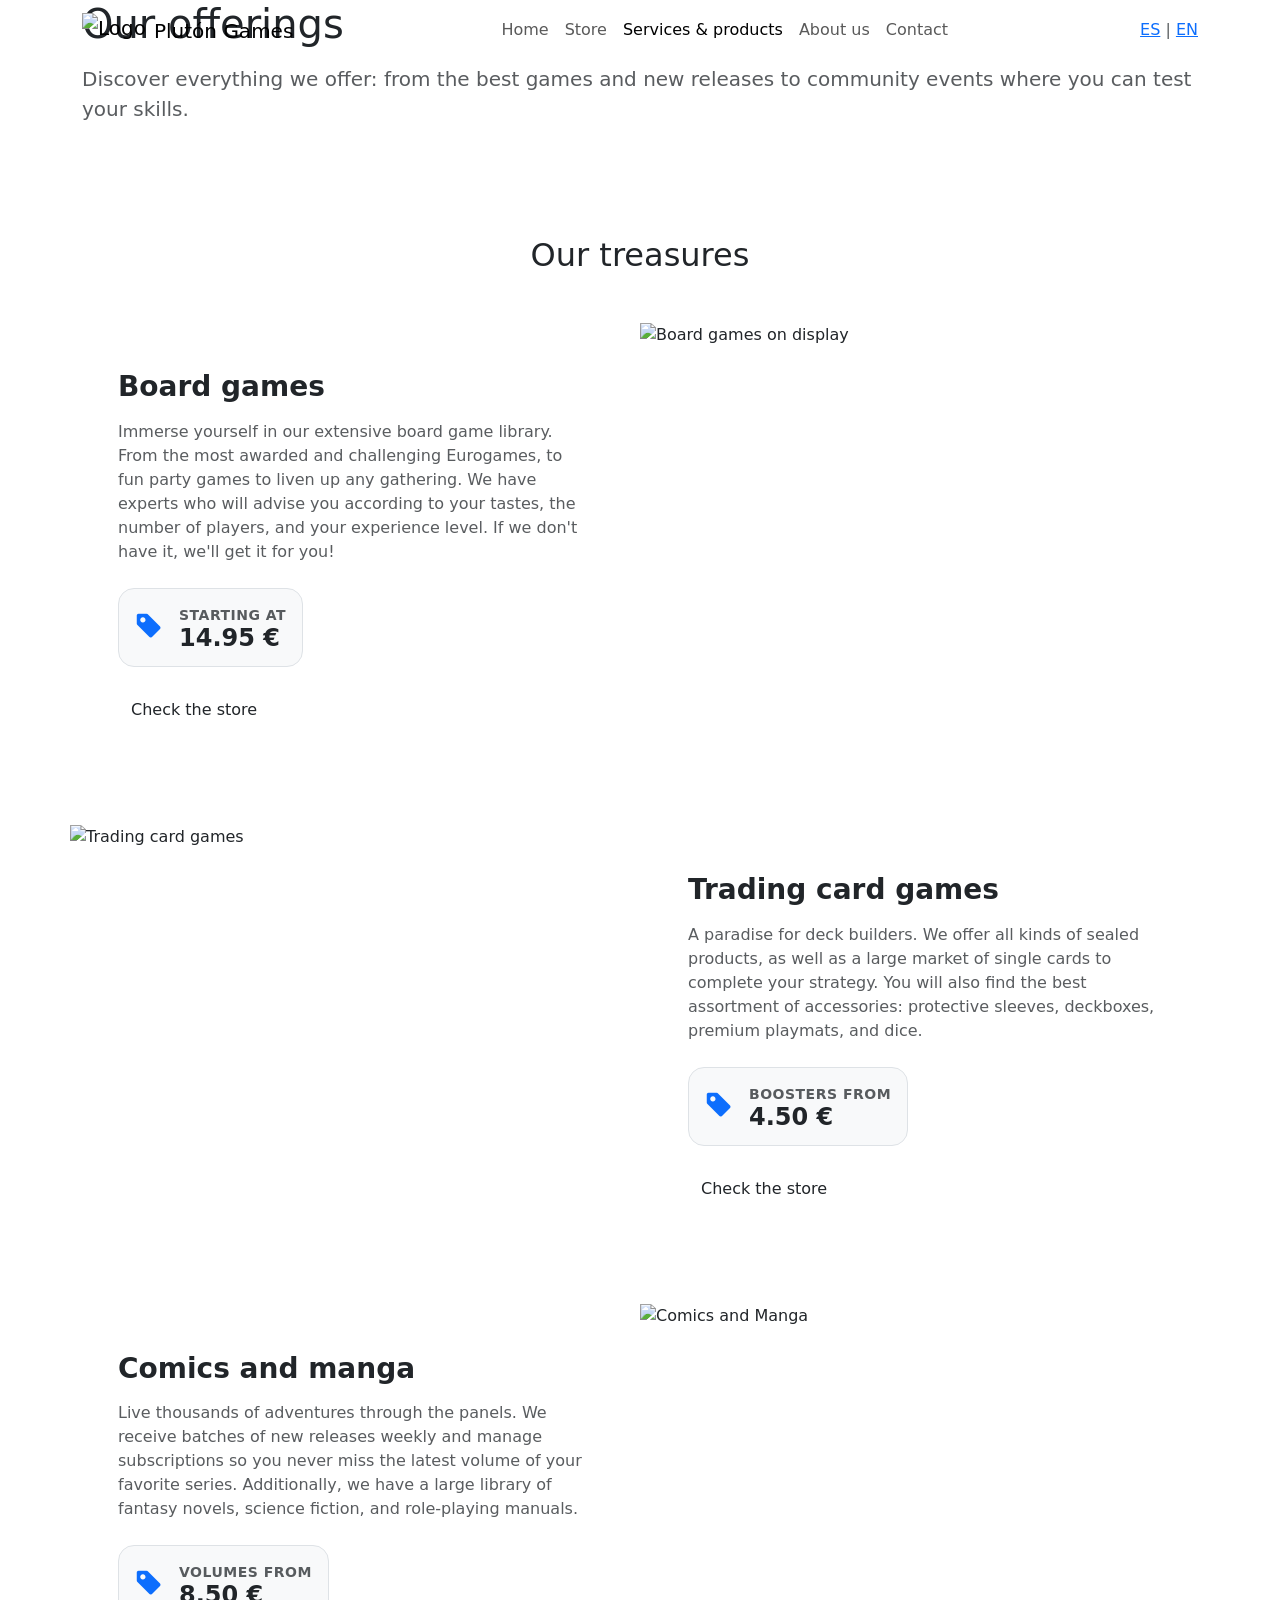
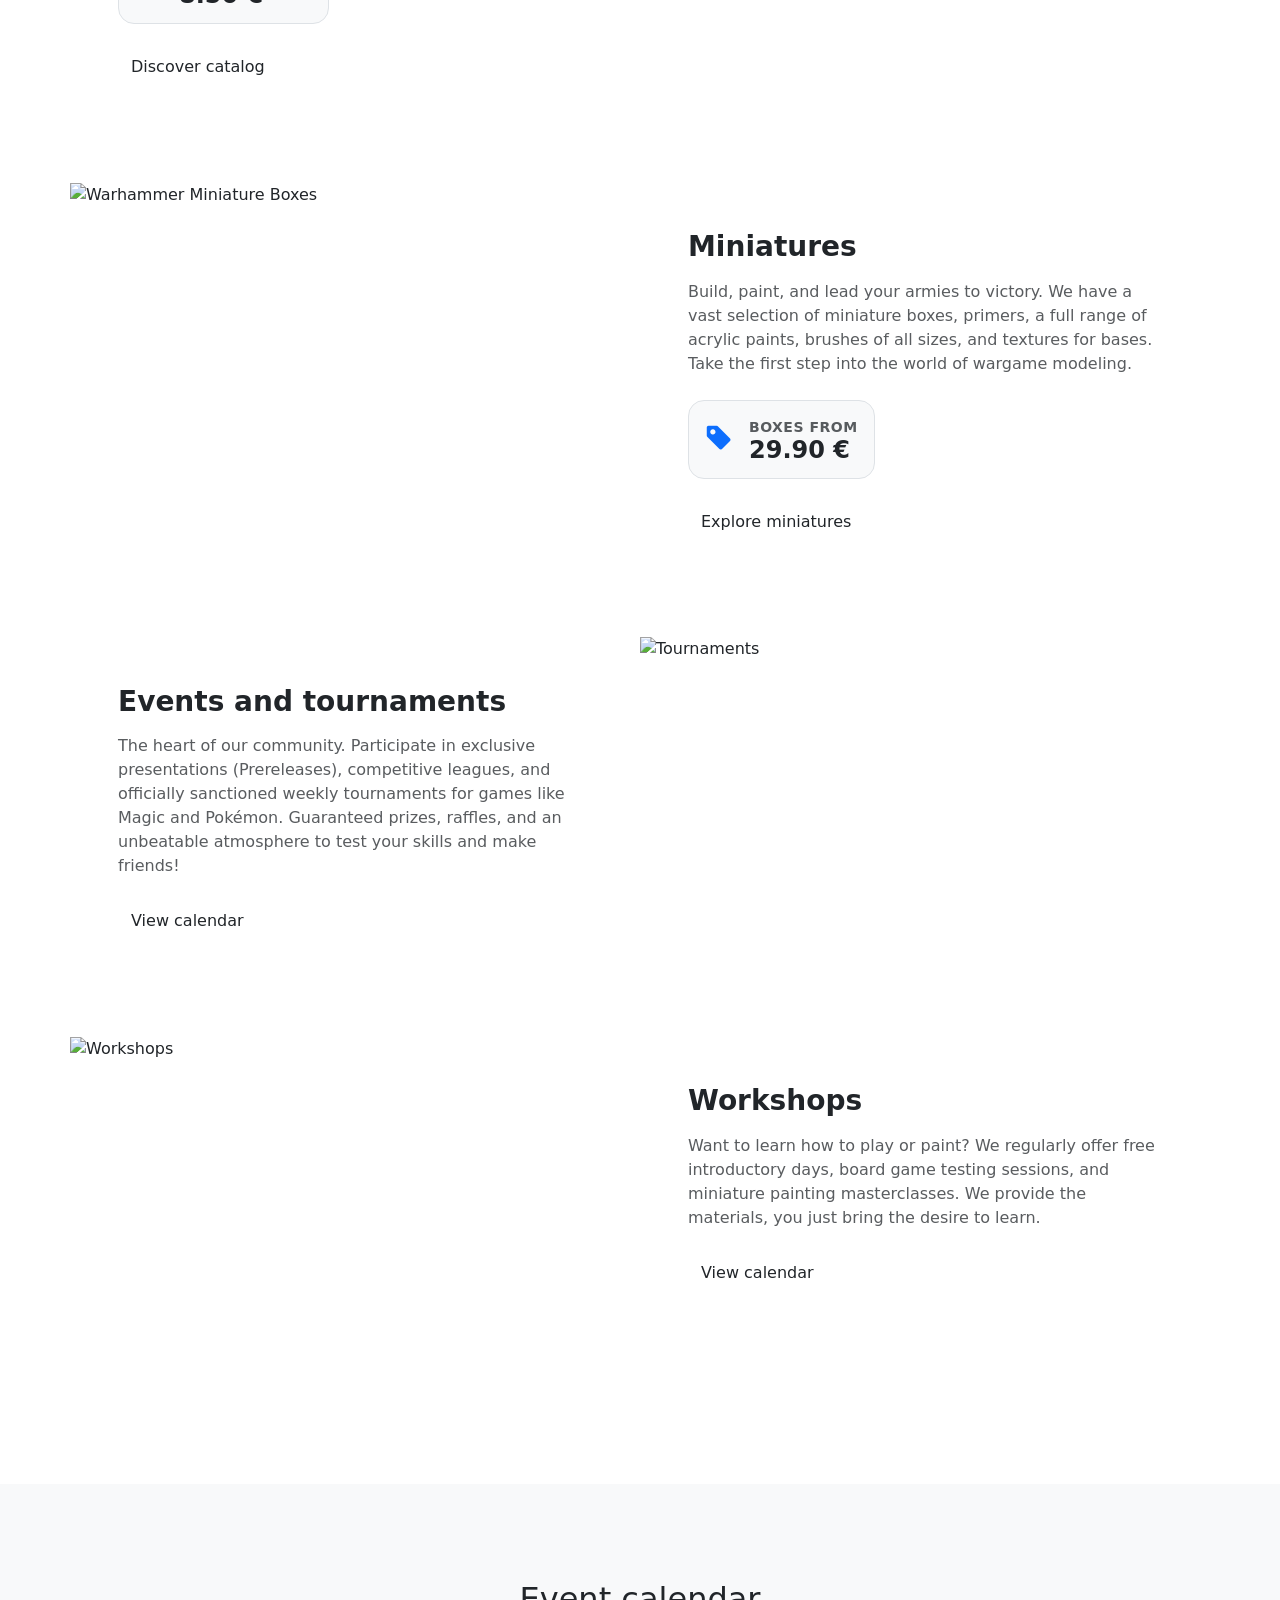
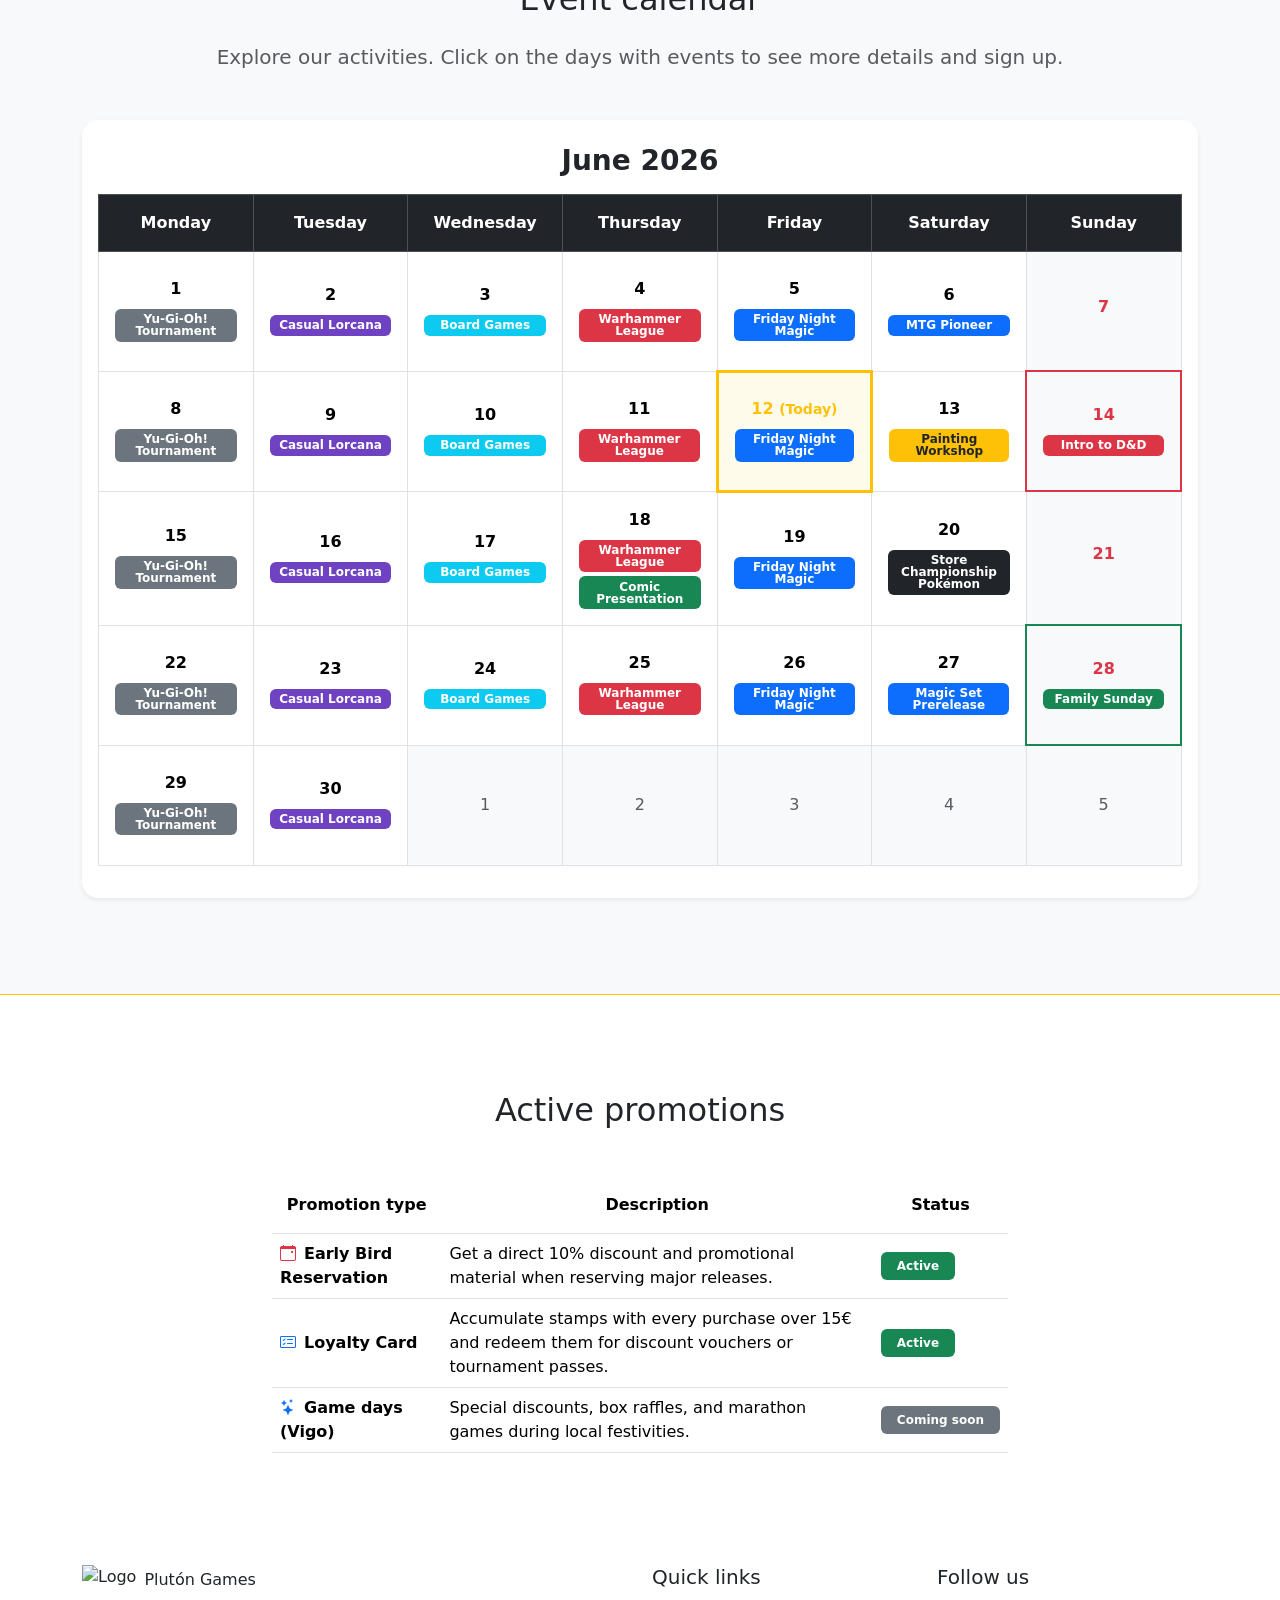
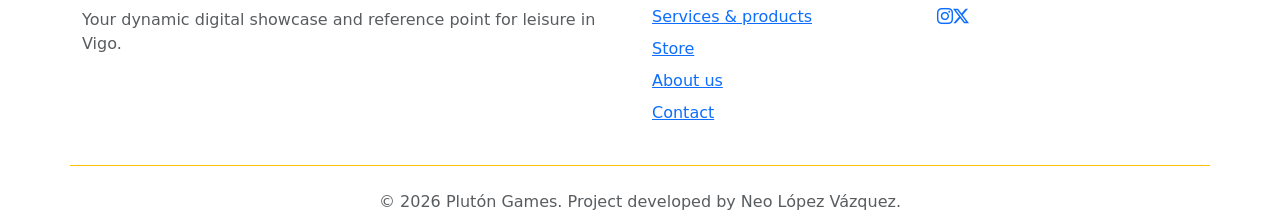
==== en_services.html @ af61b1ee "Add files via upload" ====
<!DOCTYPE html>
<html lang="en">

<head>
    <meta charset="UTF-8">
    <meta name="viewport" content="width=device-width, initial-scale=1.0">
    <title>Services and Products - Plutón Games</title>
    <meta name="description" content="Catalog of board games, TCG, comics, and events organized by Plutón Games.">
    <link href="https://cdn.jsdelivr.net/npm/bootstrap@5.3.3/dist/css/bootstrap.min.css" rel="stylesheet">
    <link rel="stylesheet" href="https://cdn.jsdelivr.net/npm/bootstrap-icons@1.11.3/font/bootstrap-icons.min.css">
    <link href="https://fonts.googleapis.com/css2?family=Inter:wght@400;500;600;700;800&display=swap" rel="stylesheet">
    <link rel="stylesheet" href="css/style.css">
</head>

<body class="d-flex flex-column min-vh-100">

    <nav class="navbar navbar-expand-lg fixed-top">
        <div class="container">
            <a class="navbar-brand" href="en_index.html">
                <img src="assets/pluton_games_icon.png" alt="Logo" height="28" class="me-2 align-text-bottom">Plutón <span>Games</span>
            </a>
            <button class="navbar-toggler" type="button" data-bs-toggle="collapse" data-bs-target="#navbarNav"
                aria-controls="navbarNav" aria-expanded="false" aria-label="Toggle navigation">
                <span class="navbar-toggler-icon"></span>
            </button>
            <div class="collapse navbar-collapse" id="navbarNav">
                <ul class="navbar-nav mx-auto">
                    <li class="nav-item">
                        <a class="nav-link" href="en_index.html">Home</a>
                    </li>
                    <li class="nav-item">
                        <a class="nav-link" href="en_store.html">Store</a>
                    </li>
                    <li class="nav-item">
                        <a class="nav-link active" aria-current="page" href="en_services.html">Services & products</a>
                    </li>
                    <li class="nav-item">
                        <a class="nav-link" href="en_about.html">About us</a>
                    </li>
                    <li class="nav-item">
                        <a class="nav-link" href="en_contact.html">Contact</a>
                    </li>
                </ul>
                <div class="lang-switch">
                    <a href="servicios.html">ES</a>
                    <span class="text-muted">|</span>
                    <a href="en_services.html" class="active">EN</a>
                </div>
            </div>
        </div>
    </nav>

    <header class="page-header animate-on-scroll">
        <div class="container">
            <h1 class="hero-title mb-3">Our<span> offerings</span></h1>
            <p class="lead text-muted">Discover everything we offer: from the best games and new releases to community events where you can test your skills.</p>
        </div>
    </header>

    <!-- Catálogo Section -->
    <section class="py-5">
        <div class="container py-5">
            <div class="text-center mb-5 animate-on-scroll">
                <h2 class="section-title">Our treasures</h2>
            </div>

            <!-- Board Games -->
            <div class="row align-items-stretch mb-5 category-row animate-on-scroll delay-100">
                <div class="col-md-6 p-5 d-flex flex-column justify-content-center">
                    <h3 class="h3 mb-3 fw-bold">Board games</h3>
                    <p class="text-muted text-justify mb-4">Immerse yourself in our extensive board game library. From the most awarded and challenging Eurogames, to fun party games to liven up any gathering. We have experts who will advise you according to your tastes, the number of players, and your experience level. If we don't have it, we'll get it for you!</p>
                    <div class="d-flex align-items-center mb-4 p-3 bg-light rounded-4 border" style="width: fit-content;">
                        <i class="bi bi-tag-fill text-primary fs-3 me-3"></i>
                        <div>
                            <span class="d-block text-muted small fw-bold text-uppercase" style="letter-spacing: 0.5px;">Starting at</span>
                            <span class="d-block fs-4 fw-bold" style="color: var(--accent-color); line-height: 1;">14.95 €</span>
                        </div>
                    </div>
                    <div><a href="en_store.html" class="btn btn-custom">Check the store</a></div>
                </div>
                <div class="col-md-6 p-0">
                    <div class="category-img-wrapper img-fade-left">
                        <img src="assets/board_game_category.png" alt="Board games on display">
                    </div>
                </div>
            </div>

            <!-- TCG -->
            <div class="row align-items-stretch mb-5 flex-row-reverse category-row animate-on-scroll delay-200">
                <div class="col-md-6 p-5 d-flex flex-column justify-content-center">
                    <h3 class="h3 mb-3 fw-bold">Trading card games</h3>
                    <p class="text-muted text-justify mb-4">A paradise for deck builders. We offer all kinds of sealed products, as well as a large market of single cards to complete your strategy. You will also find the best assortment of accessories: protective sleeves, deckboxes, premium playmats, and dice.</p>
                    <div class="d-flex align-items-center mb-4 p-3 bg-light rounded-4 border" style="width: fit-content;">
                        <i class="bi bi-tag-fill text-primary fs-3 me-3"></i>
                        <div>
                            <span class="d-block text-muted small fw-bold text-uppercase" style="letter-spacing: 0.5px;">Boosters from</span>
                            <span class="d-block fs-4 fw-bold" style="color: var(--accent-color); line-height: 1;">4.50 €</span>
                        </div>
                    </div>
                    <div><a href="en_store.html" class="btn btn-custom">Check the store</a></div>
                </div>
                <div class="col-md-6 p-0">
                    <div class="category-img-wrapper img-fade-right">
                        <img src="assets/tcg_category.png" alt="Trading card games">
                    </div>
                </div>
            </div>

            <!-- Comics y Manga -->
            <div class="row align-items-stretch mb-5 category-row animate-on-scroll delay-300">
                <div class="col-md-6 p-5 d-flex flex-column justify-content-center">
                    <h3 class="h3 mb-3 fw-bold">Comics and manga</h3>
                    <p class="text-muted text-justify mb-4">Live thousands of adventures through the panels. We receive batches of new releases weekly and manage subscriptions so you never miss the latest volume of your favorite series. Additionally, we have a large library of fantasy novels, science fiction, and role-playing manuals.</p>
                    <div class="d-flex align-items-center mb-4 p-3 bg-light rounded-4 border" style="width: fit-content;">
                        <i class="bi bi-tag-fill text-primary fs-3 me-3"></i>
                        <div>
                            <span class="d-block text-muted small fw-bold text-uppercase" style="letter-spacing: 0.5px;">Volumes from</span>
                            <span class="d-block fs-4 fw-bold" style="color: var(--accent-color); line-height: 1;">8.50 €</span>
                        </div>
                    </div>
                    <div><a href="en_store.html" class="btn btn-custom">Discover catalog</a></div>
                </div>
                <div class="col-md-6 p-0">
                    <div class="category-img-wrapper img-fade-left">
                        <img src="assets/comic_category.png" alt="Comics and Manga">
                    </div>
                </div>
            </div>

            <!-- Miniatures -->
            <div class="row align-items-stretch mb-5 category-row flex-row-reverse animate-on-scroll delay-400">
                <div class="col-md-6 p-5 d-flex flex-column justify-content-center">
                    <h3 class="h3 mb-3 fw-bold">Miniatures</h3>
                    <p class="text-muted text-justify mb-4">Build, paint, and lead your armies to victory. We have a vast selection of miniature boxes, primers, a full range of acrylic paints, brushes of all sizes, and textures for bases. Take the first step into the world of wargame modeling.</p>
                    <div class="d-flex align-items-center mb-4 p-3 bg-light rounded-4 border" style="width: fit-content;">
                        <i class="bi bi-tag-fill text-primary fs-3 me-3"></i>
                        <div>
                            <span class="d-block text-muted small fw-bold text-uppercase" style="letter-spacing: 0.5px;">Boxes from</span>
                            <span class="d-block fs-4 fw-bold" style="color: var(--accent-color); line-height: 1;">29.90 €</span>
                        </div>
                    </div>
                    <div><a href="en_store.html" class="btn btn-custom">Explore miniatures</a></div>
                </div>
                <div class="col-md-6 p-0">
                    <div class="category-img-wrapper img-fade-right">
                        <img src="assets/warhammer_boxes.png" alt="Warhammer Miniature Boxes">
                    </div>
                </div>
            </div>

            <!-- Events and Tournaments -->
            <div class="row align-items-stretch mb-5 category-row animate-on-scroll delay-500">
                <div class="col-md-6 p-5 d-flex flex-column justify-content-center">
                    <h3 class="h3 mb-3 fw-bold">Events and tournaments</h3>
                    <p class="text-muted text-justify mb-4">The heart of our community. Participate in exclusive presentations (Prereleases), competitive leagues, and officially sanctioned weekly tournaments for games like Magic and Pokémon. Guaranteed prizes, raffles, and an unbeatable atmosphere to test your skills and make friends!</p>
                    <div><a href="#calendario" class="btn btn-custom">View calendar</a></div>
                </div>
                <div class="col-md-6 p-0">
                    <div class="category-img-wrapper img-fade-left">
                        <img src="assets/tournament_event_new.png" alt="Tournaments" style="object-position: center bottom;">
                    </div>
                </div>
            </div>

            <!-- Workshops -->
            <div class="row align-items-stretch mb-5 category-row flex-row-reverse animate-on-scroll delay-600">
                <div class="col-md-6 p-5 d-flex flex-column justify-content-center">
                    <h3 class="h3 mb-3 fw-bold">Workshops</h3>
                    <p class="text-muted text-justify mb-4">Want to learn how to play or paint? We regularly offer free introductory days, board game testing sessions, and miniature painting masterclasses. We provide the materials, you just bring the desire to learn.</p>
                    <div><a href="#calendario" class="btn btn-custom">View calendar</a></div>
                </div>
                <div class="col-md-6 p-0">
                    <div class="category-img-wrapper img-fade-right">
                        <img src="assets/taller_miniaturas_new.png" alt="Workshops" style="object-position: center top;">
                    </div>
                </div>
            </div>
            
        </div>
    </section>

    <!-- Event Calendar -->
    <section class="py-5 bg-light" id="calendario">
        <div class="container py-5 animate-on-scroll">
            <div class="text-center mb-5">
                <h2 class="section-title mb-4">Event calendar</h2>
                <p class="lead text-muted">Explore our activities. Click on the days with events to see more details and sign up.</p>
            </div>
            
            <div class="table-responsive shadow-sm bg-white rounded-4 p-3">
                <h3 class="text-center mb-3 mt-2 text-dark fw-bold">June 2026</h3>
                <table class="table table-bordered text-center align-middle" style="min-width: 800px; table-layout: fixed;">
                    <thead class="table-dark">
                        <tr>
                            <th class="py-3" style="width: 14.28%">Monday</th>
                            <th class="py-3" style="width: 14.28%">Tuesday</th>
                            <th class="py-3" style="width: 14.28%">Wednesday</th>
                            <th class="py-3" style="width: 14.28%">Thursday</th>
                            <th class="py-3" style="width: 14.28%">Friday</th>
                            <th class="py-3" style="width: 14.28%">Saturday</th>
                            <th class="py-3" style="width: 14.28%">Sunday</th>
                        </tr>
                    </thead>
                    <tbody>
                        <!-- Week 1: 1-7 -->
                        <tr>
                            <td class="p-3 calendar-cell" role="button" data-bs-toggle="modal" data-bs-target="#modalYugioh" style="height: 120px;">
                                <div class="fw-bold mb-2">1</div>
                                <span class="badge bg-secondary d-block mb-1 text-wrap">Yu-Gi-Oh! Tournament</span>
                            </td>
                            <td class="p-3 calendar-cell" role="button" data-bs-toggle="modal" data-bs-target="#modalLorcana">
                                <div class="fw-bold mb-2">2</div>
                                <span class="badge d-block mb-1 text-wrap" style="background-color: #6f42c1;">Casual Lorcana</span>
                            </td>
                            <td class="p-3 calendar-cell" role="button" data-bs-toggle="modal" data-bs-target="#modalMesa">
                                <div class="fw-bold mb-2">3</div>
                                <span class="badge bg-info d-block mb-1 text-wrap">Board Games</span>
                            </td>
                            <td class="p-3 calendar-cell" role="button" data-bs-toggle="modal" data-bs-target="#modalWarhammer">
                                <div class="fw-bold mb-2">4</div>
                                <span class="badge bg-danger d-block mb-1 text-wrap">Warhammer League</span>
                            </td>
                            <td class="p-3 calendar-cell" role="button" data-bs-toggle="modal" data-bs-target="#modalMagic">
                                <div class="fw-bold mb-2">5</div>
                                <span class="badge bg-primary d-block mb-1 text-wrap">Friday Night Magic</span>
                            </td>
                            <td class="p-3 calendar-cell" role="button" data-bs-toggle="modal" data-bs-target="#modalPioneer">
                                <div class="fw-bold mb-2">6</div>
                                <span class="badge bg-primary d-block mb-1 text-wrap">MTG Pioneer</span>
                            </td>
                            <td class="p-3 bg-light">
                                <div class="fw-bold mb-2 text-danger">7</div>
                            </td>
                        </tr>
                        <!-- Week 2: 8-14 -->
                        <tr>
                            <td class="p-3 calendar-cell" role="button" data-bs-toggle="modal" data-bs-target="#modalYugioh" style="height: 120px;">
                                <div class="fw-bold mb-2">8</div>
                                <span class="badge bg-secondary d-block mb-1 text-wrap">Yu-Gi-Oh! Tournament</span>
                            </td>
                            <td class="p-3 calendar-cell" role="button" data-bs-toggle="modal" data-bs-target="#modalLorcana">
                                <div class="fw-bold mb-2">9</div>
                                <span class="badge d-block mb-1 text-wrap" style="background-color: #6f42c1;">Casual Lorcana</span>
                            </td>
                            <td class="p-3 calendar-cell" role="button" data-bs-toggle="modal" data-bs-target="#modalMesa">
                                <div class="fw-bold mb-2">10</div>
                                <span class="badge bg-info d-block mb-1 text-wrap">Board Games</span>
                            </td>
                            <td class="p-3 calendar-cell" role="button" data-bs-toggle="modal" data-bs-target="#modalWarhammer">
                                <div class="fw-bold mb-2">11</div>
                                <span class="badge bg-danger d-block mb-1 text-wrap">Warhammer League</span>
                            </td>
                            <td class="p-3 calendar-cell border-warning border-3" style="background-color: #fffbeb;" role="button" data-bs-toggle="modal" data-bs-target="#modalMagic">
                                <div class="fw-bold mb-2 text-warning">12 <small>(Today)</small></div>
                                <span class="badge bg-primary d-block mb-1 text-wrap">Friday Night Magic</span>
                            </td>
                            <td class="p-3 calendar-cell" role="button" data-bs-toggle="modal" data-bs-target="#modalPintura">
                                <div class="fw-bold mb-2">13</div>
                                <span class="badge bg-warning text-dark d-block mb-1 text-wrap">Painting Workshop</span>
                            </td>
                            <td class="p-3 calendar-cell bg-light border-danger border-2" role="button" data-bs-toggle="modal" data-bs-target="#modalDnD">
                                <div class="fw-bold mb-2 text-danger">14</div>
                                <span class="badge bg-danger d-block mb-1 text-wrap">Intro to D&D</span>
                            </td>
                        </tr>
                        <!-- Week 3: 15-21 -->
                        <tr>
                            <td class="p-3 calendar-cell" role="button" data-bs-toggle="modal" data-bs-target="#modalYugioh" style="height: 120px;">
                                <div class="fw-bold mb-2">15</div>
                                <span class="badge bg-secondary d-block mb-1 text-wrap">Yu-Gi-Oh! Tournament</span>
                            </td>
                            <td class="p-3 calendar-cell" role="button" data-bs-toggle="modal" data-bs-target="#modalLorcana">
                                <div class="fw-bold mb-2">16</div>
                                <span class="badge d-block mb-1 text-wrap" style="background-color: #6f42c1;">Casual Lorcana</span>
                            </td>
                            <td class="p-3 calendar-cell" role="button" data-bs-toggle="modal" data-bs-target="#modalMesa">
                                <div class="fw-bold mb-2">17</div>
                                <span class="badge bg-info d-block mb-1 text-wrap">Board Games</span>
                            </td>
                            <td class="p-3 calendar-cell" role="button" data-bs-toggle="modal" data-bs-target="#modalDoble">
                                <div class="fw-bold mb-2">18</div>
                                <span class="badge bg-danger d-block mb-1 text-wrap">Warhammer League</span>
                                <span class="badge bg-success d-block mt-1 text-wrap">Comic Presentation</span>
                            </td>
                            <td class="p-3 calendar-cell" role="button" data-bs-toggle="modal" data-bs-target="#modalMagic">
                                <div class="fw-bold mb-2">19</div>
                                <span class="badge bg-primary d-block mb-1 text-wrap">Friday Night Magic</span>
                            </td>
                            <td class="p-3 calendar-cell" role="button" data-bs-toggle="modal" data-bs-target="#modalTorneo">
                                <div class="fw-bold mb-2">20</div>
                                <span class="badge bg-dark d-block mb-1 text-wrap">Store Championship Pokémon</span>
                            </td>
                            <td class="p-3 bg-light">
                                <div class="fw-bold mb-2 text-danger">21</div>
                            </td>
                        </tr>
                        <!-- Week 4: 22-28 -->
                        <tr>
                            <td class="p-3 calendar-cell" role="button" data-bs-toggle="modal" data-bs-target="#modalYugioh" style="height: 120px;">
                                <div class="fw-bold mb-2">22</div>
                                <span class="badge bg-secondary d-block mb-1 text-wrap">Yu-Gi-Oh! Tournament</span>
                            </td>
                            <td class="p-3 calendar-cell" role="button" data-bs-toggle="modal" data-bs-target="#modalLorcana">
                                <div class="fw-bold mb-2">23</div>
                                <span class="badge d-block mb-1 text-wrap" style="background-color: #6f42c1;">Casual Lorcana</span>
                            </td>
                            <td class="p-3 calendar-cell" role="button" data-bs-toggle="modal" data-bs-target="#modalMesa">
                                <div class="fw-bold mb-2">24</div>
                                <span class="badge bg-info d-block mb-1 text-wrap">Board Games</span>
                            </td>
                            <td class="p-3 calendar-cell" role="button" data-bs-toggle="modal" data-bs-target="#modalWarhammer">
                                <div class="fw-bold mb-2">25</div>
                                <span class="badge bg-danger d-block mb-1 text-wrap">Warhammer League</span>
                            </td>
                            <td class="p-3 calendar-cell" role="button" data-bs-toggle="modal" data-bs-target="#modalMagic">
                                <div class="fw-bold mb-2">26</div>
                                <span class="badge bg-primary d-block mb-1 text-wrap">Friday Night Magic</span>
                            </td>
                            <td class="p-3 calendar-cell" role="button" data-bs-toggle="modal" data-bs-target="#modalPrerelease">
                                <div class="fw-bold mb-2">27</div>
                                <span class="badge bg-primary d-block mb-1 text-wrap">Magic Set Prerelease</span>
                            </td>
                            <td class="p-3 calendar-cell bg-light border-success border-2" role="button" data-bs-toggle="modal" data-bs-target="#modalFamilia">
                                <div class="fw-bold mb-2 text-danger">28</div>
                                <span class="badge bg-success d-block mb-1 text-wrap">Family Sunday</span>
                            </td>
                        </tr>
                        <!-- Week 5: 29-30 -->
                        <tr>
                            <td class="p-3 calendar-cell" role="button" data-bs-toggle="modal" data-bs-target="#modalYugioh" style="height: 120px;">
                                <div class="fw-bold mb-2">29</div>
                                <span class="badge bg-secondary d-block mb-1 text-wrap">Yu-Gi-Oh! Tournament</span>
                            </td>
                            <td class="p-3 calendar-cell" role="button" data-bs-toggle="modal" data-bs-target="#modalLorcana">
                                <div class="fw-bold mb-2">30</div>
                                <span class="badge d-block mb-1 text-wrap" style="background-color: #6f42c1;">Casual Lorcana</span>
                            </td>
                            <td class="p-3 text-muted bg-light">1</td>
                            <td class="p-3 text-muted bg-light">2</td>
                            <td class="p-3 text-muted bg-light">3</td>
                            <td class="p-3 text-muted bg-light">4</td>
                            <td class="p-3 text-muted bg-light">5</td>
                        </tr>
                    </tbody>
                </table>
            </div>
        </div>
    </section>

    <!-- Modals for Events -->
    <!-- Board Games Modal -->
    <div class="modal fade" id="modalMesa" tabindex="-1" aria-labelledby="modalMesaLabel" aria-hidden="true">
        <div class="modal-dialog modal-dialog-centered">
            <div class="modal-content">
                <div class="modal-header bg-info text-white border-0">
                    <h5 class="modal-title" id="modalMesaLabel"><i class="bi bi-dice-5-fill me-2"></i>Board game afternoons</h5>
                    <button type="button" class="btn-close btn-close-white" data-bs-dismiss="modal" aria-label="Close"></button>
                </div>
                <div class="modal-body text-start p-4">
                    <p class="text-primary fw-bold mb-3"><i class="bi bi-clock me-2"></i>Wednesday from 17:00 to 20:30</p>
                    <p>Join us to test fresh additions to our library, like the latest 'Catan' expansions, the madness of 'Exploding Kittens', or resource management games like 'Terraforming Mars'.</p>
                    <p>If you don't have anyone to play with, this is the perfect place to find a group. We have a store expert to explain the rules of open games so you don't have to read manuals. Come spend the afternoon!</p>
                    <div class="alert alert-warning py-2 mb-0 mt-4" role="alert">
                        <small><i class="bi bi-info-circle me-1"></i>Max capacity: 20 people. Reservation is recommended.</small>
                    </div>
                </div>
                <div class="modal-footer border-0 pt-0">
                    <button type="button" class="btn btn-secondary" data-bs-dismiss="modal">Close</button>
                    <button type="button" class="btn btn-custom">Sign up (Free)</button>
                </div>
            </div>
        </div>
    </div>

    <!-- Warhammer League Modal -->
    <div class="modal fade" id="modalWarhammer" tabindex="-1" aria-labelledby="modalWarhammerLabel" aria-hidden="true">
        <div class="modal-dialog modal-dialog-centered">
            <div class="modal-content">
                <div class="modal-header bg-danger text-white border-0">
                    <h5 class="modal-title" id="modalWarhammerLabel"><i class="bi bi-shield-fill me-2"></i>Warhammer 40k league</h5>
                    <button type="button" class="btn-close btn-close-white" data-bs-dismiss="modal" aria-label="Close"></button>
                </div>
                <div class="modal-body text-start p-4">
                    <p class="text-danger fw-bold mb-3"><i class="bi bi-clock me-2"></i>Thursday from 16:30 to 21:00</p>
                    <p>The fierce local Warhammer 40k league of this season continues. Bring your customized 1000-point army and show your skills as a strategist on our tables with professional scenery, recreating war-torn planets.</p>
                    <p>If you are new, you can come as a spectator or join a friendly learning match at the adjacent table with armies provided by the store!</p>
                </div>
                <div class="modal-footer border-0 pt-0">
                    <button type="button" class="btn btn-secondary" data-bs-dismiss="modal">Close</button>
                    <button type="button" class="btn btn-custom">View Standings</button>
                </div>
            </div>
        </div>
    </div>

    <!-- Friday Night Magic Modal -->
    <div class="modal fade" id="modalMagic" tabindex="-1" aria-labelledby="modalMagicLabel" aria-hidden="true">
        <div class="modal-dialog modal-dialog-centered">
            <div class="modal-content">
                <div class="modal-header bg-primary text-white border-0">
                    <h5 class="modal-title" id="modalMagicLabel"><i class="bi bi-stars me-2"></i>Friday night Magic (Modern)</h5>
                    <button type="button" class="btn-close btn-close-white" data-bs-dismiss="modal" aria-label="Close"></button>
                </div>
                <div class="modal-body text-start p-4">
                    <p class="text-primary fw-bold mb-3"><i class="bi bi-clock me-2"></i>Friday at 17:00</p>
                    <p>The classic tournament that kicks off the weekend. This month, the format chosen by the community is <strong>Modern</strong>. Play best-of-three Swiss rounds and compete for local glory.</p>
                    <p>We raffle promotional packs (Promo Packs) from the latest set among all participants regardless of the outcome, and give store credit to the top 4 players. Sharpen your deck and join the largest MTG community in the area!</p>
                </div>
                <div class="modal-footer border-0 pt-0">
                    <button type="button" class="btn btn-secondary" data-bs-dismiss="modal">Close</button>
                    <button type="button" class="btn btn-custom">Sign up (5€)</button>
                </div>
            </div>
        </div>
    </div>

    <!-- Painting Workshop Modal -->
    <div class="modal fade" id="modalPintura" tabindex="-1" aria-labelledby="modalPinturaLabel" aria-hidden="true">
        <div class="modal-dialog modal-dialog-centered">
            <div class="modal-content">
                <div class="modal-header bg-warning text-dark border-0">
                    <h5 class="modal-title" id="modalPinturaLabel"><i class="bi bi-palette-fill me-2"></i>Masterclass: Miniature painting</h5>
                    <button type="button" class="btn-close" data-bs-dismiss="modal" aria-label="Close"></button>
                </div>
                <div class="modal-body text-start p-4">
                    <p class="text-warning-emphasis fw-bold mb-3"><i class="bi bi-clock me-2"></i>Saturday, June 13, 11:00 to 14:00</p>
                    <p>Learn advanced techniques like dry brushing, washes, edge highlighting, and creating realistic bases with our guest professional painter, specialized in competitive armies.</p>
                    <p>The workshop price includes all the material you need to use during the class (fine brushes, wet palettes, full set of Citadel paints) and a basic miniature (Space Marine or Stormcast Eternal) to practice on and take home finished.</p>
                </div>
                <div class="modal-footer border-0 pt-0">
                    <button type="button" class="btn btn-secondary" data-bs-dismiss="modal">Close</button>
                    <button type="button" class="btn btn-custom">Book Seat (15€)</button>
                </div>
            </div>
        </div>
    </div>

    <!-- Double Event Modal (18) -->
    <div class="modal fade" id="modalDoble" tabindex="-1" aria-labelledby="modalDobleLabel" aria-hidden="true">
        <div class="modal-dialog modal-dialog-centered">
            <div class="modal-content">
                <div class="modal-header bg-dark text-white border-0">
                    <h5 class="modal-title" id="modalDobleLabel"><i class="bi bi-calendar-event me-2"></i>Thursday 18th events</h5>
                    <button type="button" class="btn-close btn-close-white" data-bs-dismiss="modal" aria-label="Close"></button>
                </div>
                <div class="modal-body text-start p-4">
                    <h6 class="text-danger fw-bold border-bottom pb-2"><i class="bi bi-shield-fill me-2"></i>Warhammer 40k league</h6>
                    <p class="text-muted"><i class="bi bi-clock me-1"></i>From 16:30 to 21:00</p>
                    <p>Regular league matches at 1000 points. The standings are very tight and this week the playoff brackets will be decided.</p>
                    
                    <h6 class="text-success fw-bold border-bottom pb-2 mt-4"><i class="bi bi-book-half me-2"></i>Indie comic presentation</h6>
                    <p class="text-muted"><i class="bi bi-clock me-1"></i>At 18:00</p>
                    <p>An intimate talk and signing session with the author of the acclaimed dark fantasy comic "Heroes of Cardboard". Discover their creative process firsthand, from the sketch to the final panel, and get an exclusive print with your signed copy.</p>
                </div>
                <div class="modal-footer border-0 pt-0">
                    <button type="button" class="btn btn-secondary" data-bs-dismiss="modal">Close</button>
                </div>
            </div>
        </div>
    </div>

    <!-- Store Championship Modal -->
    <div class="modal fade" id="modalTorneo" tabindex="-1" aria-labelledby="modalTorneoLabel" aria-hidden="true">
        <div class="modal-dialog modal-dialog-centered">
            <div class="modal-content">
                <div class="modal-header bg-dark text-white border-0">
                    <h5 class="modal-title" id="modalTorneoLabel"><i class="bi bi-trophy-fill text-warning me-2"></i>Store championship Pokémon</h5>
                    <button type="button" class="btn-close btn-close-white" data-bs-dismiss="modal" aria-label="Close"></button>
                </div>
                <div class="modal-body text-start p-4">
                    <p class="text-dark fw-bold mb-3"><i class="bi bi-clock me-2"></i>Saturday, June 20, Starts at 10:30</p>
                    <p>The most important competitive event of the season at the store level! Prove that you are the best trainer in Vigo at our official Store Championship. Standard format, best-of-three Swiss rounds with a cut to Top 8.</p>
                    <p>The absolute champion will win an exclusive "Store Champion" playmat that cannot be obtained any other way and a full booster box from the latest expansion. Additionally, we will give out commemorative stamped promo cards to all attendees and raffle official merchandise between rounds.</p>
                </div>
                <div class="modal-footer border-0 pt-0">
                    <button type="button" class="btn btn-secondary" data-bs-dismiss="modal">Close</button>
                    <button type="button" class="btn btn-custom">Buy Ticket (12€)</button>
                </div>
            </div>
        </div>
    </div>

    <!-- Prerelease Modal -->
    <div class="modal fade" id="modalPrerelease" tabindex="-1" aria-labelledby="modalPrereleaseLabel" aria-hidden="true">
        <div class="modal-dialog modal-dialog-centered">
            <div class="modal-content">
                <div class="modal-header bg-primary text-white border-0">
                    <h5 class="modal-title" id="modalPrereleaseLabel"><i class="bi bi-box-seam-fill me-2"></i>Magic new set prerelease</h5>
                    <button type="button" class="btn-close btn-close-white" data-bs-dismiss="modal" aria-label="Close"></button>
                </div>
                <div class="modal-body text-start p-4">
                    <p class="text-primary fw-bold mb-3"><i class="bi bi-clock me-2"></i>Saturday, June 27, Starts at 16:30</p>
                    <p>The community's favorite event is back! The Sealed format where you open cards for the first time. Be one of the first to experience the magic of the new set before its global retail release.</p>
                    <p>We will hand you a sealed prerelease kit containing 6 booster packs and an exclusive date-stamped foil promo card. You'll have 45 minutes to build a 40-card deck and participate in a casual and friendly tournament, without the pressure of the competitive meta. Ideal for veterans and new players alike. There will be a pizza round mid-tournament included with your ticket!</p>
                </div>
                <div class="modal-footer border-0 pt-0">
                    <button type="button" class="btn btn-secondary" data-bs-dismiss="modal">Close</button>
                    <button type="button" class="btn btn-custom">Pre-buy Kit (30€)</button>
                </div>
            </div>
        </div>
    </div>

    <!-- Yugioh Modal -->
    <div class="modal fade" id="modalYugioh" tabindex="-1" aria-labelledby="modalYugiohLabel" aria-hidden="true">
        <div class="modal-dialog modal-dialog-centered">
            <div class="modal-content">
                <div class="modal-header bg-secondary text-white border-0">
                    <h5 class="modal-title" id="modalYugiohLabel"><i class="bi bi-heptagon-fill me-2"></i>Advanced Yu-Gi-Oh! tournament</h5>
                    <button type="button" class="btn-close btn-close-white" data-bs-dismiss="modal" aria-label="Close"></button>
                </div>
                <div class="modal-body text-start p-4">
                    <p class="text-secondary fw-bold mb-3"><i class="bi bi-clock me-2"></i>Mondays at 17:30</p>
                    <p>It's time to duel. Start the week with our official Yu-Gi-Oh! TCG tournament in Advanced format. Prove the worth of your deck against the fiercest duelists in Vigo.</p>
                    <p>An OTS pack will be given to each player for participating, and we will distribute exclusive material such as playmats or Field Centers depending on the final attendance.</p>
                </div>
                <div class="modal-footer border-0 pt-0">
                    <button type="button" class="btn btn-secondary" data-bs-dismiss="modal">Close</button>
                    <button type="button" class="btn btn-custom">Sign up (5€)</button>
                </div>
            </div>
        </div>
    </div>

    <!-- Lorcana Modal -->
    <div class="modal fade" id="modalLorcana" tabindex="-1" aria-labelledby="modalLorcanaLabel" aria-hidden="true">
        <div class="modal-dialog modal-dialog-centered">
            <div class="modal-content">
                <div class="modal-header text-white border-0" style="background-color: #6f42c1;">
                    <h5 class="modal-title" id="modalLorcanaLabel"><i class="bi bi-stars me-2"></i>Casual Lorcana tournament</h5>
                    <button type="button" class="btn-close btn-close-white" data-bs-dismiss="modal" aria-label="Close"></button>
                </div>
                <div class="modal-body text-start p-4">
                    <p class="text-purple fw-bold mb-3" style="color: #6f42c1;"><i class="bi bi-clock me-2"></i>Tuesdays at 17:00</p>
                    <p>Enter the magical world of Disney Lorcana TCG. A friendly event aimed at both new players (Illumineers) and veterans. Casual constructed format.</p>
                    <p>Earn points for the bi-monthly league just for playing and win foil promo cards and exclusive Disney character pins at the end of the season.</p>
                </div>
                <div class="modal-footer border-0 pt-0">
                    <button type="button" class="btn btn-secondary" data-bs-dismiss="modal">Close</button>
                    <button type="button" class="btn btn-custom">Sign up (6€)</button>
                </div>
            </div>
        </div>
    </div>

    <!-- Pioneer Modal -->
    <div class="modal fade" id="modalPioneer" tabindex="-1" aria-labelledby="modalPioneerLabel" aria-hidden="true">
        <div class="modal-dialog modal-dialog-centered">
            <div class="modal-content">
                <div class="modal-header bg-primary text-white border-0">
                    <h5 class="modal-title" id="modalPioneerLabel"><i class="bi bi-fire me-2"></i>MTG Pioneer tournament</h5>
                    <button type="button" class="btn-close btn-close-white" data-bs-dismiss="modal" aria-label="Close"></button>
                </div>
                <div class="modal-body text-start p-4">
                    <p class="text-primary fw-bold mb-3"><i class="bi bi-clock me-2"></i>Saturday, June 6 at 10:30</p>
                    <p>Take your Pioneer deck for a spin in our special weekend tournament. A more accessible format than Modern and perfect for competing at a high level.</p>
                    <p>Generous store credit prizes for the winners based on the total ticket revenue. Come claim your spot!</p>
                </div>
                <div class="modal-footer border-0 pt-0">
                    <button type="button" class="btn btn-secondary" data-bs-dismiss="modal">Close</button>
                    <button type="button" class="btn btn-custom">Sign up (10€)</button>
                </div>
            </div>
        </div>
    </div>

    <!-- DnD Modal -->
    <div class="modal fade" id="modalDnD" tabindex="-1" aria-labelledby="modalDnDLabel" aria-hidden="true">
        <div class="modal-dialog modal-dialog-centered">
            <div class="modal-content">
                <div class="modal-header bg-danger text-white border-0">
                    <h5 class="modal-title" id="modalDnDLabel"><i class="bi bi-dice-6-fill me-2"></i>Intro to D&D workshop</h5>
                    <button type="button" class="btn-close btn-close-white" data-bs-dismiss="modal" aria-label="Close"></button>
                </div>
                <div class="modal-body text-start p-4">
                    <p class="text-danger fw-bold mb-3"><i class="bi bi-clock me-2"></i>Sunday, June 14, 10:30 to 14:00</p>
                    <p>Have you always wanted to play role-playing games but didn't know where to start? Join our table for a quick game (One-shot) designed for absolute beginners in Dungeons & Dragons 5th Edition.</p>
                    <p>Our Dungeon Master will provide pre-generated characters, dice, and cheat sheets. You only need to bring your imagination. Extremely limited spots (only 5 adventurers).</p>
                </div>
                <div class="modal-footer border-0 pt-0">
                    <button type="button" class="btn btn-secondary" data-bs-dismiss="modal">Close</button>
                    <button type="button" class="btn btn-custom">Book Seat (Free)</button>
                </div>
            </div>
        </div>
    </div>

    <!-- Family Modal -->
    <div class="modal fade" id="modalFamilia" tabindex="-1" aria-labelledby="modalFamiliaLabel" aria-hidden="true">
        <div class="modal-dialog modal-dialog-centered">
            <div class="modal-content">
                <div class="modal-header bg-success text-white border-0">
                    <h5 class="modal-title" id="modalFamiliaLabel"><i class="bi bi-emoji-smile me-2"></i>Family sunday</h5>
                    <button type="button" class="btn-close btn-close-white" data-bs-dismiss="modal" aria-label="Close"></button>
                </div>
                <div class="modal-body text-start p-4">
                    <p class="text-success fw-bold mb-3"><i class="bi bi-clock me-2"></i>Sunday, June 28, 10:30 to 14:00</p>
                    <p>A morning dedicated to the little ones and their families. We will open dozens of children's board games and light party games (like Ghost Blitz, Dobble, and Ticket to Ride First Journey).</p>
                    <p>Our store "elves" will be available to help you choose the perfect game and explain how to play so you can start laughing and playing right away.</p>
                </div>
                <div class="modal-footer border-0 pt-0">
                    <button type="button" class="btn btn-secondary" data-bs-dismiss="modal">Close</button>
                    <button type="button" class="btn btn-custom">Sign me up (Free)</button>
                </div>
            </div>
        </div>
    </div>

    <!-- Promociones -->
    <section class="py-5 border-top border-warning">
        <div class="container py-5 text-center animate-on-scroll">
            <h2 class="section-title mb-5">Active promotions</h2>
            <div class="row justify-content-center">
                <div class="col-lg-8">
                    <div class="table-responsive">
                        <table class="table table-custom table-hover align-middle">
                            <thead>
                                <tr>
                                    <th scope="col" class="py-3">Promotion type</th>
                                    <th scope="col" class="py-3">Description</th>
                                    <th scope="col" class="py-3">Status</th>
                                </tr>
                            </thead>
                            <tbody class="text-start">
                                <tr>
                                    <td class="fw-bold"><i class="bi bi-calendar-event me-2 text-danger"></i>Early Bird
                                        Reservation</td>
                                    <td>Get a direct 10% discount and promotional material when reserving major
                                        releases.</td>
                                    <td><span class="badge bg-success px-3 py-2">Active</span></td>
                                </tr>
                                <tr>
                                    <td class="fw-bold"><i class="bi bi-card-checklist me-2 text-primary"></i>Loyalty
                                        Card</td>
                                    <td>Accumulate stamps with every purchase over 15€ and redeem them for discount
                                        vouchers or tournament passes.</td>
                                    <td><span class="badge bg-success px-3 py-2">Active</span></td>
                                </tr>
                                <tr>
                                    <td class="fw-bold"><i class="bi bi-stars me-2 text-primary"></i>Game days (Vigo)
                                    </td>
                                    <td>Special discounts, box raffles, and marathon games during local festivities.
                                    </td>
                                    <td><span class="badge bg-secondary px-3 py-2">Coming soon</span></td>
                                </tr>
                            </tbody>
                        </table>
                    </div>
                </div>
            </div>
        </div>
    </section>

    <footer class="mt-auto">
        <div class="container animate-on-scroll">
            <div class="row">
                <div class="col-md-6 mb-4 mb-md-0">
                    <a class="navbar-brand d-block mb-3" href="en_index.html">
                        <img src="assets/pluton_games_icon.png" alt="Logo" height="28" class="me-2 align-text-bottom">Plutón <span>Games</span>
                    </a>
                    <p class="text-muted">Your dynamic digital showcase and reference point for leisure in Vigo.</p>
                </div>
                <div class="col-md-3 mb-4 mb-md-0">
                    <h5 class="text-dark mb-3">Quick links</h5>
                    <ul class="list-unstyled">
                        <li class="mb-2"><a href="en_services.html" class="footer-link">Services & products</a></li>
                        <li class="mb-2"><a href="en_store.html" class="footer-link">Store</a></li>
                        <li class="mb-2"><a href="en_about.html" class="footer-link">About us</a></li>
                        <li class="mb-2"><a href="en_contact.html" class="footer-link">Contact</a></li>
                    </ul>
                </div>
                <div class="col-md-3">
                    <h5 class="text-dark mb-3">Follow us</h5>
                    <div class="d-flex">
                        <a href="https://instagram.com" class="social-icon" aria-label="Instagram" target="_blank"><i
                                class="bi bi-instagram"></i></a>
                        <a href="https://twitter.com" class="social-icon" aria-label="Twitter" target="_blank"><i
                                class="bi bi-twitter-x"></i></a>
                    </div>
                </div>
            </div>
            <div class="row mt-4 pt-4 border-top border-warning">
                <div class="col-12 text-center text-muted">
                    <p class="mb-0">&copy; 2026 Plutón Games. Project developed by Neo López Vázquez.</p>
                </div>
            </div>
        </div>
    </footer>

    <script src="https://cdn.jsdelivr.net/npm/bootstrap@5.3.3/dist/js/bootstrap.bundle.min.js"></script>
    <script>
        document.addEventListener("DOMContentLoaded", function () {
            const observer = new IntersectionObserver((entries) => {
                entries.forEach(entry => {
                    if (entry.isIntersecting) {
                        entry.target.classList.add('is-visible');
                    }
                });
            }, { threshold: 0.1 });

            document.querySelectorAll('.animate-on-scroll').forEach((el) => {
                observer.observe(el);
            });
        });
    </script>
</body>

</html>
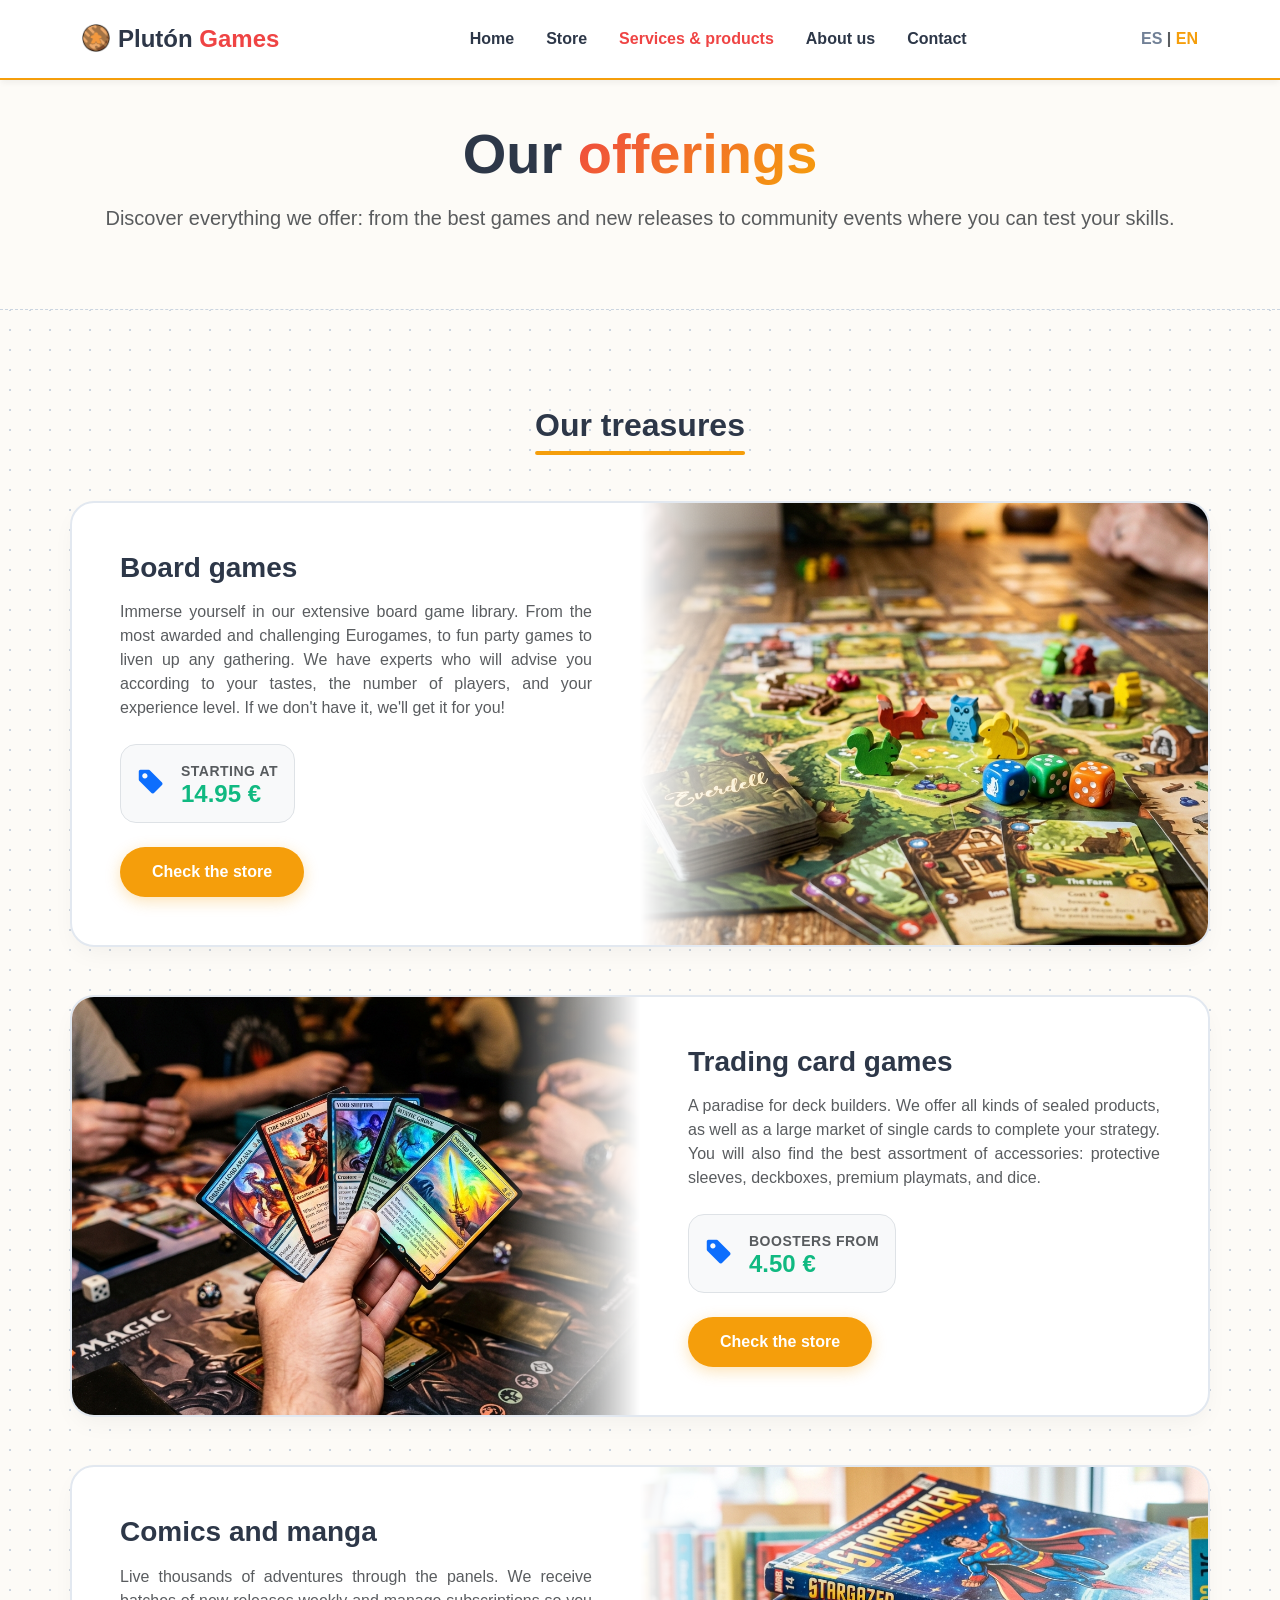
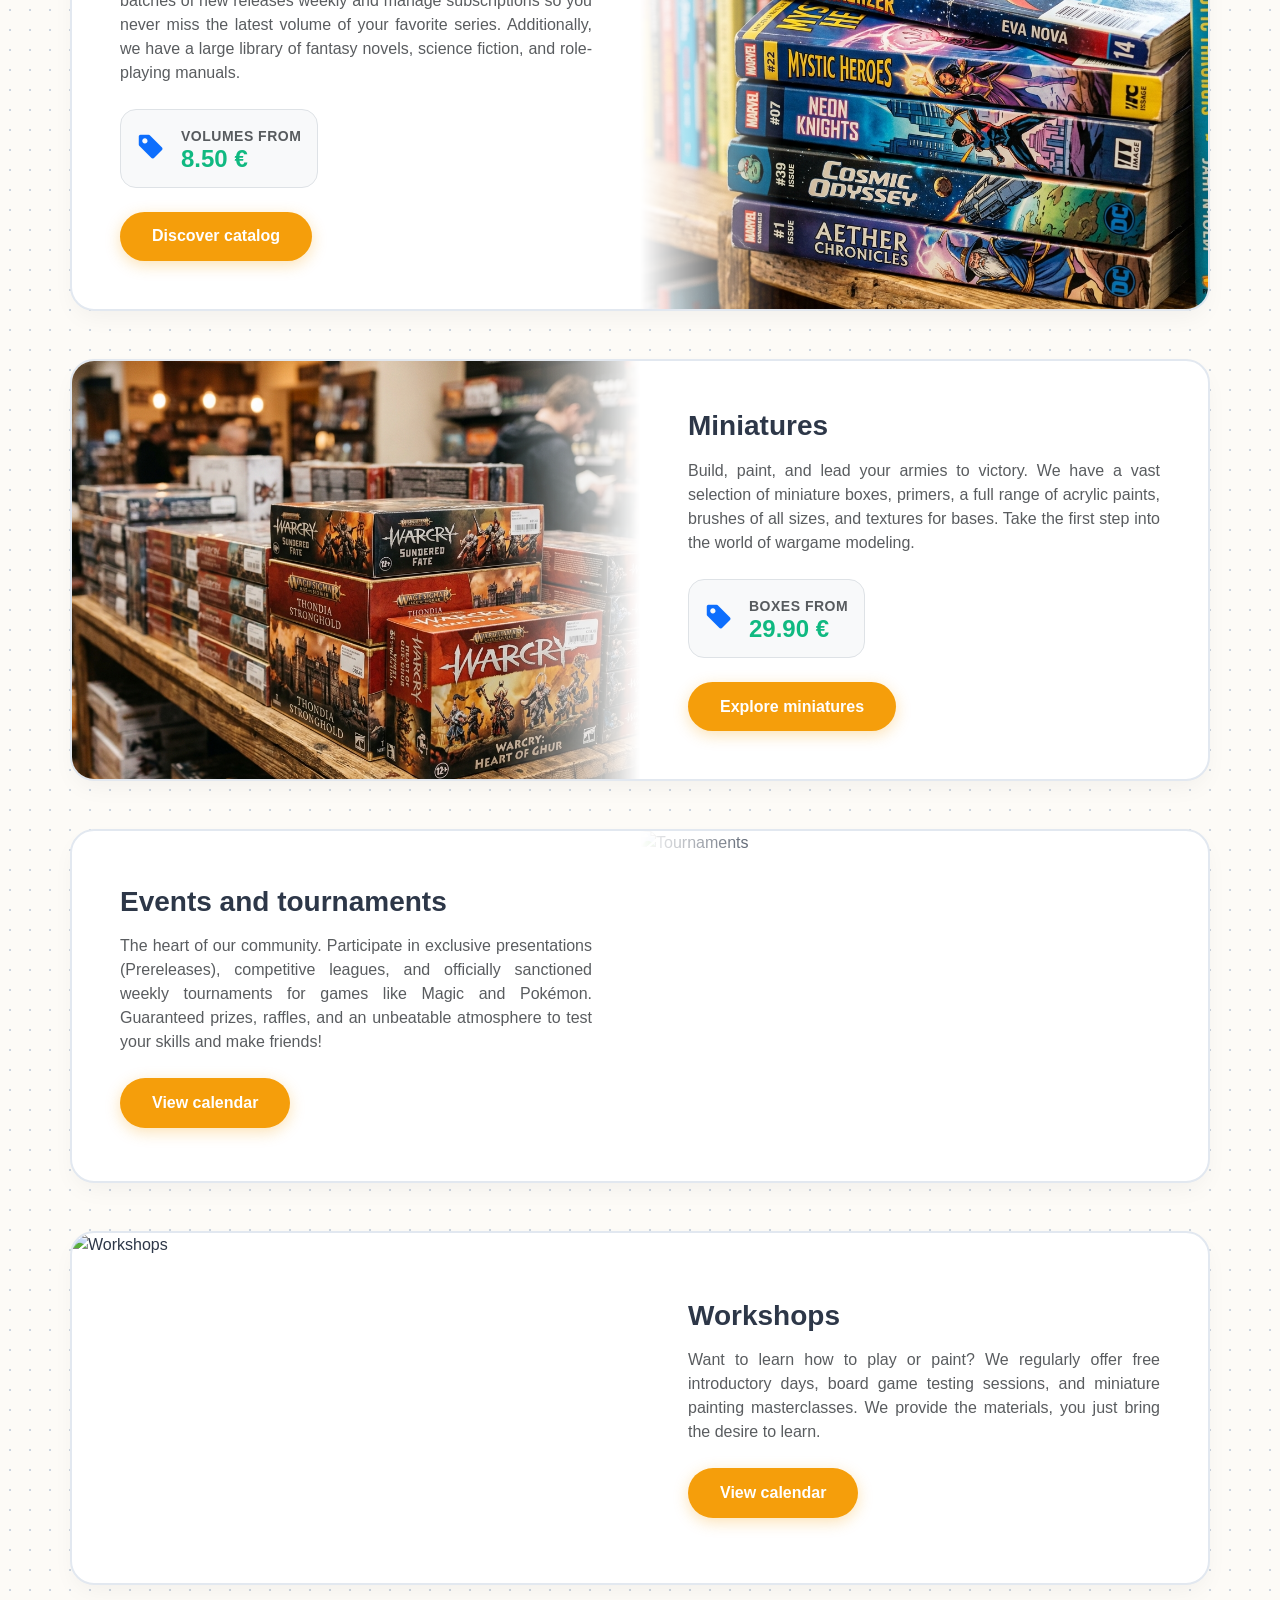
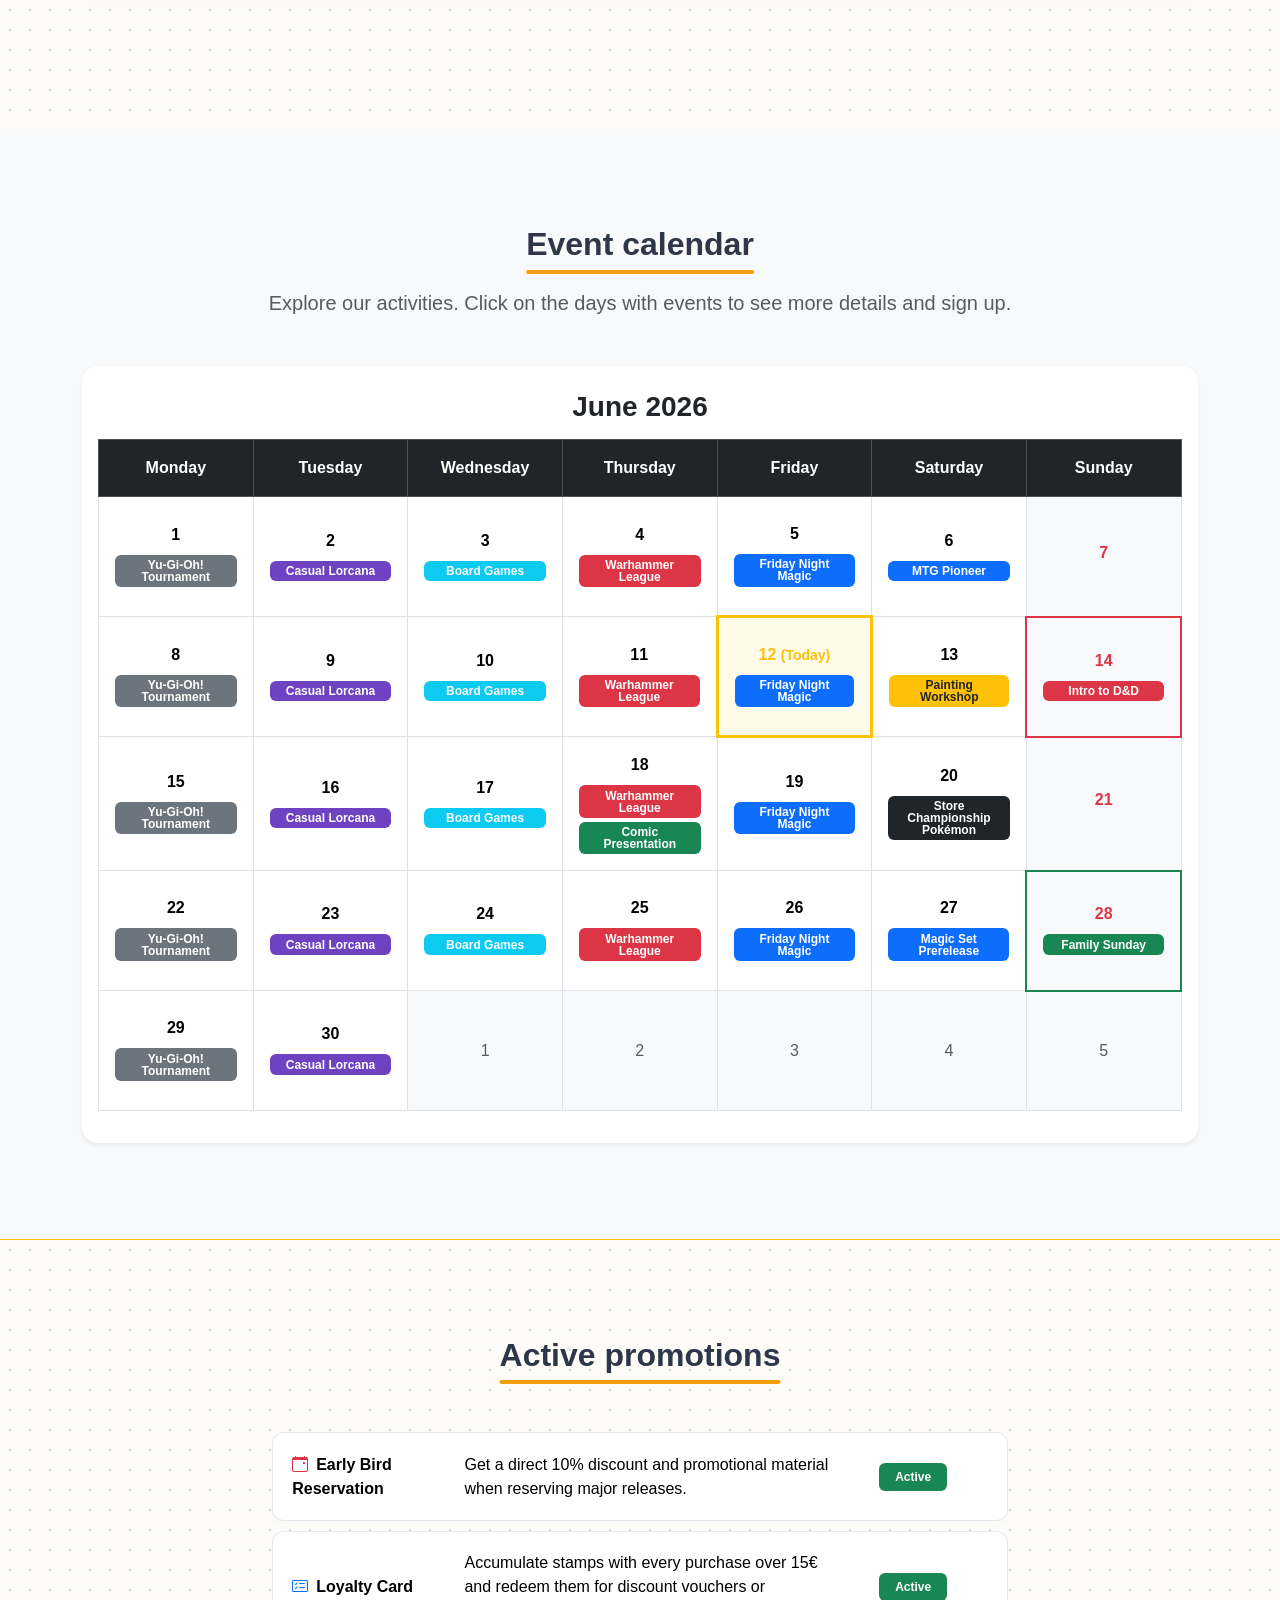
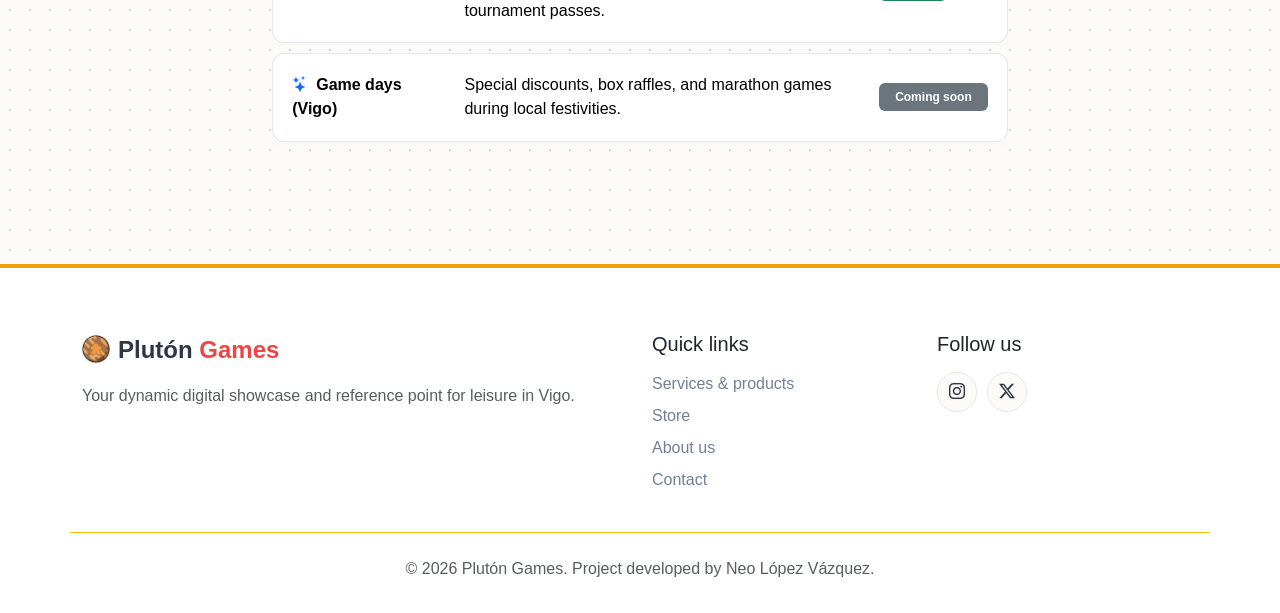
==== commit 863f0890: "Add files via upload" ====
--- a/en_services.html
+++ b/en_services.html
@@ -189,7 +189,7 @@
             
             <div class="table-responsive shadow-sm bg-white rounded-4 p-3">
                 <h3 class="text-center mb-3 mt-2 text-dark fw-bold">June 2026</h3>
-                <table class="table table-bordered text-center align-middle" style="min-width: 800px; table-layout: fixed;">
+                <table class="table table-bordered text-center align-middle calendar-table" style="min-width: 800px; table-layout: fixed;">
                     <thead class="table-dark">
                         <tr>
                             <th class="py-3" style="width: 14.28%">Monday</th>
@@ -614,13 +614,6 @@
                 <div class="col-lg-8">
                     <div class="table-responsive">
                         <table class="table table-custom table-hover align-middle">
-                            <thead>
-                                <tr>
-                                    <th scope="col" class="py-3">Promotion type</th>
-                                    <th scope="col" class="py-3">Description</th>
-                                    <th scope="col" class="py-3">Status</th>
-                                </tr>
-                            </thead>
                             <tbody class="text-start">
                                 <tr>
                                     <td class="fw-bold"><i class="bi bi-calendar-event me-2 text-danger"></i>Early Bird
--- a/css/style.css
+++ b/css/style.css
@@ -0,0 +1,502 @@
+/* ==========================================================================
+   Plutón Games - Estilos Personalizados (Tema Alegre / Cálido)
+   ========================================================================== */
+
+:root {
+    /* Paleta de Colores Alegre */
+    --primary-color: #f59e0b; /* Amber/Amarillo cálido */
+    --primary-hover: #d97706; /* Naranja más oscuro para hover */
+    --secondary-color: #ef4444; /* Rojo juguetón / acento */
+    --dark-bg: #fdfbf7; /* Crema muy claro, sustituye al fondo oscuro */
+    --light-bg: #ffffff; /* Blanco puro para tarjetas */
+    --text-color: #2d3748; /* Gris oscuro para legibilidad perfecta */
+    --text-muted: #718096; /* Gris medio para textos secundarios */
+    --accent-color: #10b981; /* Verde brillante para toques de éxito/precio */
+}
+
+html, body {
+    overflow-x: hidden;
+}
+
+body {
+    font-family: 'Inter', sans-serif;
+    background-color: var(--dark-bg);
+    color: var(--text-color);
+    /* Patrón de puntos juguetón sutil */
+    background-image: radial-gradient(#cbd5e1 1px, transparent 1px);
+    background-size: 20px 20px;
+    -webkit-font-smoothing: antialiased;
+}
+
+/* ==========================================================================
+   Navegación (Navbar)
+   ========================================================================== */
+.navbar {
+    background-color: rgba(255, 255, 255, 0.95);
+    backdrop-filter: blur(10px);
+    -webkit-backdrop-filter: blur(10px);
+    border-bottom: 2px solid var(--primary-color);
+    padding: 1rem 0;
+    transition: all 0.3s ease;
+    box-shadow: 0 4px 6px -1px rgba(0, 0, 0, 0.05);
+}
+
+.navbar-brand {
+    font-weight: 800;
+    font-size: 1.5rem;
+    color: var(--text-color) !important;
+}
+
+.navbar-brand i {
+    color: var(--primary-color);
+}
+
+.navbar-brand span {
+    color: var(--secondary-color);
+}
+
+.nav-link {
+    font-weight: 600;
+    color: var(--text-color) !important;
+    margin: 0 0.5rem;
+    transition: color 0.3s ease;
+}
+
+.nav-link:hover, .nav-link.active {
+    color: var(--secondary-color) !important;
+}
+
+/* Language Switcher */
+.lang-switch {
+    font-weight: 600;
+}
+.lang-switch a {
+    color: var(--text-muted);
+    text-decoration: none;
+    transition: color 0.3s;
+}
+.lang-switch a:hover {
+    color: var(--secondary-color);
+}
+.lang-switch a.active {
+    color: var(--primary-color);
+}
+
+/* ==========================================================================
+   Hero Section
+   ========================================================================== */
+.hero-section {
+    padding: 160px 0 100px;
+    min-height: 80vh;
+    display: flex;
+    align-items: center;
+    position: relative;
+    overflow: hidden;
+}
+
+/* Add a playful animated blob in the background */
+.hero-section::before {
+    content: '';
+    position: absolute;
+    top: -10%;
+    right: -5%;
+    width: 600px;
+    height: 600px;
+    background: radial-gradient(circle, rgba(245,158,11,0.15) 0%, rgba(255,255,255,0) 70%);
+    border-radius: 50%;
+    z-index: -1;
+    animation: float 8s ease-in-out infinite;
+}
+
+@keyframes float {
+    0% { transform: translateY(0px) scale(1); }
+    50% { transform: translateY(-20px) scale(1.05); }
+    100% { transform: translateY(0px) scale(1); }
+}
+
+.hero-title {
+    font-size: 3.5rem;
+    font-weight: 800;
+    line-height: 1.2;
+    margin-bottom: 1.5rem;
+    color: var(--text-color);
+}
+
+.hero-title span {
+    background: linear-gradient(135deg, var(--secondary-color), var(--primary-color));
+    -webkit-background-clip: text;
+    -webkit-text-fill-color: transparent;
+}
+
+/* Floating Image Animation */
+.floating-img {
+    animation: float 6s ease-in-out infinite;
+    filter: drop-shadow(0 20px 30px rgba(0,0,0,0.15));
+    border-radius: 20px;
+}
+
+/* ==========================================================================
+   Botones (Buttons)
+   ========================================================================== */
+.btn-custom {
+    background-color: var(--primary-color);
+    color: white;
+    font-weight: 600;
+    padding: 0.8rem 2rem;
+    border-radius: 50px; /* Bordes muy redondeados */
+    border: none;
+    transition: all 0.3s cubic-bezier(0.175, 0.885, 0.32, 1.275); /* Efecto rebote */
+    box-shadow: 0 4px 15px rgba(245, 158, 11, 0.3);
+}
+
+.btn-custom:hover {
+    background-color: var(--primary-hover);
+    color: white;
+    transform: translateY(-3px) scale(1.02);
+    box-shadow: 0 8px 25px rgba(245, 158, 11, 0.4);
+}
+
+.btn-outline-custom {
+    background-color: transparent;
+    color: var(--secondary-color);
+    font-weight: 600;
+    padding: 0.8rem 2rem;
+    border-radius: 50px;
+    border: 2px solid var(--secondary-color);
+    transition: all 0.3s cubic-bezier(0.175, 0.885, 0.32, 1.275);
+}
+
+.btn-outline-custom:hover {
+    background-color: var(--secondary-color);
+    color: white;
+    transform: translateY(-3px) scale(1.02);
+    box-shadow: 0 8px 25px rgba(239, 68, 68, 0.3);
+}
+
+/* ==========================================================================
+   Tarjetas (Cards) y Elementos de Interfaz
+   ========================================================================== */
+.card-custom {
+    background-color: var(--light-bg);
+    border: 2px solid #e2e8f0;
+    border-radius: 24px;
+    box-shadow: 0 10px 25px -5px rgba(0, 0, 0, 0.05), 0 8px 10px -6px rgba(0, 0, 0, 0.01);
+    transition: all 0.4s cubic-bezier(0.175, 0.885, 0.32, 1.275);
+    overflow: hidden;
+}
+
+.card-custom:hover {
+    transform: translateY(-10px);
+    border-color: var(--primary-color);
+    box-shadow: 0 20px 25px -5px rgba(245, 158, 11, 0.15), 0 8px 10px -6px rgba(245, 158, 11, 0.1);
+}
+
+/* Image Hover Zoom */
+.card-img-wrapper {
+    overflow: hidden;
+}
+.card-img-custom {
+    transition: transform 0.5s ease;
+    height: 200px;
+    object-fit: cover;
+    width: 100%;
+}
+.card-custom:hover .card-img-custom {
+    transform: scale(1.1);
+}
+
+.icon-wrapper {
+    width: 60px;
+    height: 60px;
+    background: linear-gradient(135deg, rgba(245,158,11,0.1), rgba(239,68,68,0.1));
+    border-radius: 16px;
+    display: flex;
+    align-items: center;
+    justify-content: center;
+    font-size: 1.8rem;
+    color: var(--primary-color);
+    margin-bottom: 1rem;
+    border: 2px solid rgba(245,158,11,0.2);
+    transition: transform 0.3s ease;
+}
+
+.card-custom:hover .icon-wrapper {
+    transform: rotate(10deg);
+}
+
+/* Glassmorphism Classes */
+.glass-panel {
+    background: rgba(255, 255, 255, 0.85);
+    backdrop-filter: blur(12px);
+    -webkit-backdrop-filter: blur(12px);
+    border: 1px solid rgba(255, 255, 255, 0.3);
+    box-shadow: 0 8px 32px 0 rgba(31, 38, 135, 0.07);
+}
+.glass-panel-dark {
+    background: rgba(15, 23, 42, 0.7);
+    backdrop-filter: blur(12px);
+    -webkit-backdrop-filter: blur(12px);
+    border: 1px solid rgba(255, 255, 255, 0.1);
+    color: white;
+}
+
+/* ==========================================================================
+   Tablas y Formularios
+   ========================================================================== */
+.table-custom {
+    color: var(--text-color);
+    border-collapse: separate;
+    border-spacing: 0 10px;
+}
+
+.table-custom thead th {
+    border-bottom: 2px solid var(--primary-color);
+    color: var(--text-color);
+    font-weight: 700;
+    text-transform: uppercase;
+    font-size: 0.85rem;
+    letter-spacing: 1px;
+}
+
+.table-custom tbody tr {
+    background-color: var(--light-bg);
+    box-shadow: 0 2px 5px rgba(0,0,0,0.02);
+    transition: transform 0.2s ease;
+}
+
+.table-custom tbody tr:hover {
+    transform: translateY(-2px);
+}
+
+.table-custom tbody td {
+    border-top: 1px solid #e2e8f0;
+    border-bottom: 1px solid #e2e8f0;
+    padding: 1.2rem;
+}
+
+.table-custom tbody td:first-child {
+    border-left: 1px solid #e2e8f0;
+    border-radius: 12px 0 0 12px;
+}
+
+.table-custom tbody td:last-child {
+    border-right: 1px solid #e2e8f0;
+    border-radius: 0 12px 12px 0;
+}
+
+.price-tag {
+    font-size: 1.5rem;
+    font-weight: 800;
+    color: var(--accent-color);
+    background-color: rgba(16, 185, 129, 0.1);
+    padding: 0.5rem 1rem;
+    border-radius: 12px;
+    display: inline-block;
+}
+
+/* Formularios */
+.form-control-custom {
+    background-color: var(--light-bg);
+    border: 2px solid #cbd5e1;
+    color: var(--text-color);
+    padding: 0.8rem 1.2rem;
+    border-radius: 12px;
+    transition: all 0.3s;
+}
+
+.form-control-custom:focus {
+    background-color: #ffffff;
+    border-color: var(--primary-color);
+    box-shadow: 0 0 0 4px rgba(245, 158, 11, 0.15);
+    color: var(--text-color);
+}
+
+/* ==========================================================================
+   Organigrama (Org Chart)
+   ========================================================================== */
+.org-chart-box {
+    position: relative;
+    padding: 2rem 0;
+}
+
+.org-chart-box .bg-primary {
+    background-color: var(--primary-color) !important;
+    color: white !important;
+}
+
+.org-chart-box .bg-dark {
+    background-color: var(--light-bg) !important;
+    border: 2px solid var(--primary-color) !important;
+    color: var(--text-color) !important;
+}
+
+/* ==========================================================================
+   Footer
+   ========================================================================== */
+footer {
+    background-color: #ffffff;
+    border-top: 4px solid var(--primary-color);
+    padding: 4rem 0 2rem;
+    margin-top: 4rem;
+}
+
+.footer-link {
+    color: var(--text-muted);
+    text-decoration: none;
+    transition: color 0.3s ease;
+}
+
+.footer-link:hover {
+    color: var(--secondary-color);
+    padding-left: 5px;
+}
+
+.social-icon {
+    width: 40px;
+    height: 40px;
+    background-color: var(--dark-bg);
+    border: 1px solid #e2e8f0;
+    display: flex;
+    align-items: center;
+    justify-content: center;
+    border-radius: 50%;
+    color: var(--text-color);
+    margin-right: 10px;
+    transition: all 0.3s ease;
+}
+
+.social-icon:hover {
+    background-color: var(--secondary-color);
+    color: white;
+    transform: translateY(-3px);
+    border-color: var(--secondary-color);
+}
+
+/* ==========================================================================
+   Scroll Animations (Intersection Observer Targets)
+   ========================================================================== */
+.animate-on-scroll {
+    opacity: 0;
+    transform: translateY(30px);
+    transition: opacity 0.8s ease-out, transform 0.8s ease-out;
+}
+
+.animate-on-scroll.is-visible {
+    opacity: 1;
+    transform: translateY(0);
+}
+
+.delay-100 { transition-delay: 100ms; }
+.delay-200 { transition-delay: 200ms; }
+.delay-300 { transition-delay: 300ms; }
+
+/* Tipografía y Utilitarios Adicionales */
+.page-header {
+    padding: 120px 0 60px;
+    background-color: var(--dark-bg);
+    text-align: center;
+    border-bottom: 1px dashed #cbd5e1;
+}
+
+.section-title {
+    font-weight: 800;
+    color: var(--text-color);
+    position: relative;
+    display: inline-block;
+}
+
+.section-title::after {
+    content: '';
+    position: absolute;
+    width: 100%;
+    height: 4px;
+    background-color: var(--primary-color);
+    bottom: -10px;
+    left: 50%;
+    transform: translateX(-50%);
+    border-radius: 2px;
+}
+
+.text-justify {
+    text-align: justify;
+}
+
+/* ==========================================================================
+   Categorías de Servicios Alternadas
+   ========================================================================== */
+.category-row {
+    background-color: var(--light-bg);
+    border: 2px solid #e2e8f0;
+    border-radius: 24px;
+    box-shadow: 0 10px 25px -5px rgba(0, 0, 0, 0.05);
+    overflow: hidden;
+    transition: transform 0.3s ease, border-color 0.3s ease;
+}
+
+.category-row:hover {
+    transform: translateY(-5px);
+    border-color: var(--primary-color);
+}
+
+.category-img-wrapper {
+    width: 100%;
+    height: 100%;
+    min-height: 350px;
+    position: relative;
+}
+
+.category-img-wrapper img {
+    width: 100%;
+    height: 100%;
+    object-fit: cover;
+    position: absolute;
+    top: 0;
+    left: 0;
+}
+
+/* Efectos de difuminado (mask) para fusionar con el fondo */
+/* Si la imagen está a la derecha, difuminamos la izquierda */
+.img-fade-left {
+    -webkit-mask-image: linear-gradient(to right, transparent 0%, black 25%);
+    mask-image: linear-gradient(to right, transparent 0%, black 25%);
+}
+
+/* Si la imagen está a la izquierda, difuminamos la derecha */
+.img-fade-right {
+    -webkit-mask-image: linear-gradient(to left, transparent 0%, black 25%);
+    mask-image: linear-gradient(to left, transparent 0%, black 25%);
+}
+
+/* En pantallas pequeñas, deshabilitamos el degradado lateral porque se apilan verticalmente */
+@media (max-width: 767.98px) {
+    .img-fade-left, .img-fade-right {
+        -webkit-mask-image: linear-gradient(to bottom, transparent 0%, black 15%);
+        mask-image: linear-gradient(to bottom, transparent 0%, black 15%);
+    }
+    .category-img-wrapper {
+        min-height: 250px;
+    }
+}
+
+/* Calendario interactivo */
+.calendar-cell {
+    transition: background-color 0.2s ease, transform 0.2s ease;
+}
+.calendar-cell:hover {
+    background-color: var(--light-color) !important;
+    cursor: pointer;
+    transform: scale(1.02);
+    box-shadow: 0 4px 6px rgba(0,0,0,0.1);
+    z-index: 10;
+    position: relative;
+}
+
+/* Org chart row spacing */
+.org-row-lines {
+    margin-top: 1.5rem;
+}
+@media (min-width: 768px) {
+    .org-row-lines {
+        margin-top: 80px;
+    }
+}
